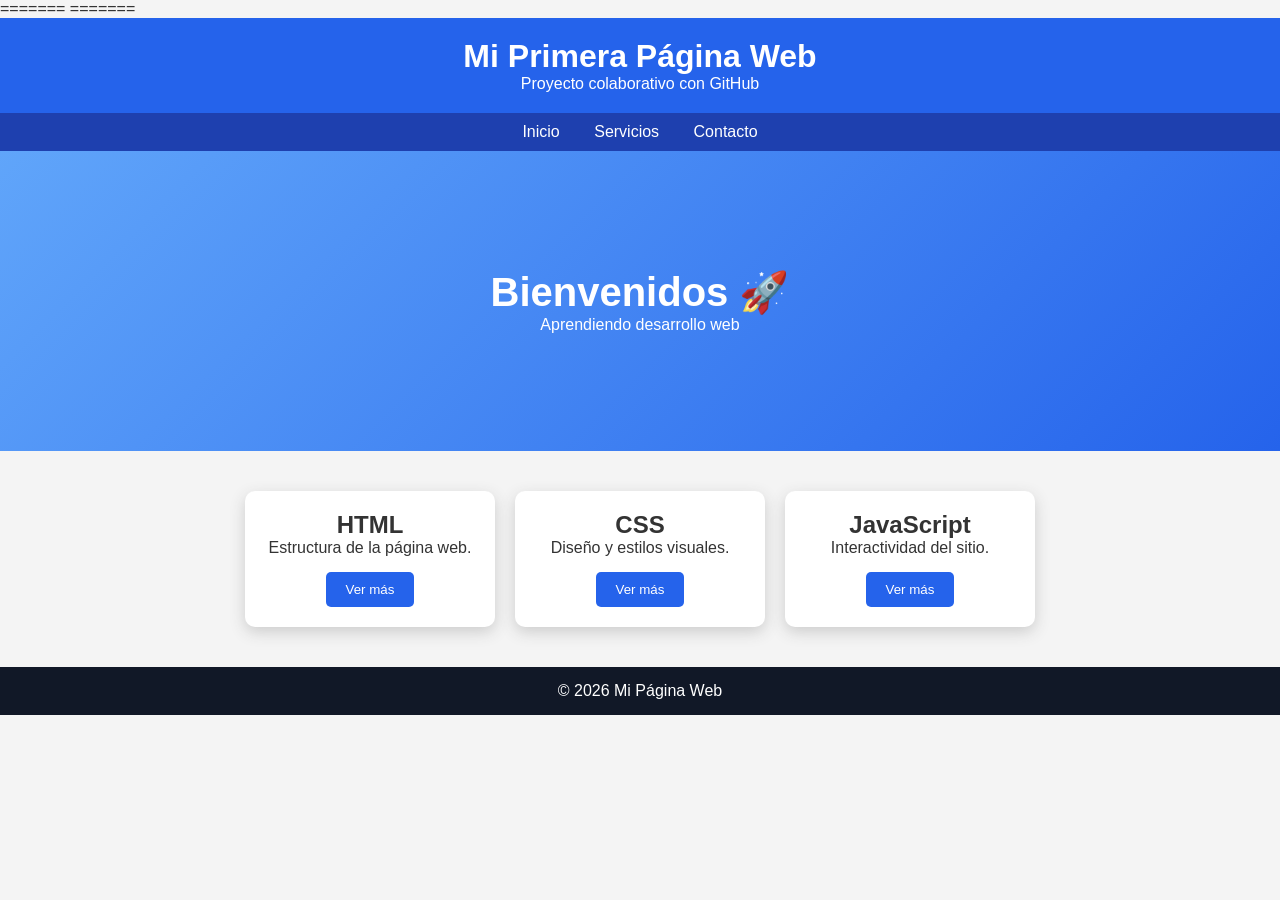
==== index.html @ 0a66c06e "asd" ====
<!DOCTYPE html>
<html lang="es">

<head>
    <meta charset="UTF-8">
    <meta name="viewport" content="width=device-width, initial-scale=1.0">
=======
    <title>Mi Página Web</title>

    <style>
        * {
            margin: 0;
            padding: 0;         
            box-sizing: border-box;
            font-family: Arial, sans-serif;
        }

        body {
            background: #f4f4f4;
            color: #333;
        }

        header {
            background: #2563eb;
            color: white;
            padding: 20px;
            text-align: center;
        }

        nav {
            background: #1e40af;
            padding: 10px;
            text-align: center;
        }

        nav a {
            color: white;
            text-decoration: none;
            margin: 15px;
        }

        .hero {
            height: 300px;
            display: flex;
            justify-content: center;
            align-items: center;
            text-align: center;
            background: linear-gradient(135deg,
                    #60a5fa,
                    #2563eb);
            color: white;
        }

        .hero h1 {
            font-size: 40px;
        }

        .contenido {
            display: flex;
            justify-content: center;
            gap: 20px;
            padding: 40px;
        }

        .card {
            background: white;
            width: 250px;
            padding: 20px;
            border-radius: 10px;
            box-shadow: 0 5px 15px #ccc;
            text-align: center;
        }

        .card button {
            margin-top: 15px;
            padding: 10px 20px;
            border: none;
            background: #2563eb;
            color: white;
            border-radius: 5px;
            cursor: pointer;
        }

        .card button:hover {
            background: #1e40af;
        }

        footer {
            background: #111827;
            color: white;
            text-align: center;
            padding: 15px;
        }
    </style>
</head>

<body>

=======

    <header>
        <h1>Mi Primera Página Web</h1>
        <p>Proyecto colaborativo con GitHub</p>
    </header>


    <nav>
        <a href="#">Inicio</a>
        <a href="#">Servicios</a>
        <a href="#">Contacto</a>
    </nav>


    <section class="hero">
        <div>
            <h1>Bienvenidos 🚀</h1>
            <p>Aprendiendo desarrollo web</p>
        </div>
    </section>


    <section class="contenido">

        <div class="card">
            <h2>HTML</h2>
            <p>Estructura de la página web.</p>
            <button onclick="mensaje('HTML')">
                Ver más
            </button>
        </div>


        <div class="card">
            <h2>CSS</h2>
            <p>Diseño y estilos visuales.</p>
            <button onclick="mensaje('CSS')">
                Ver más
            </button>
        </div>


        <div class="card">
            <h2>JavaScript</h2>
            <p>Interactividad del sitio.</p>
            <button onclick="mensaje('JavaScript')">
                Ver más
            </button>
        </div>

    </section>


    <footer>
        <p>© 2026 Mi Página Web</p>
    </footer>


    <script>

        function mensaje(tecnologia) {
            alert("Seleccionaste: " + tecnologia);
        }

    </script>


</body>

</html>
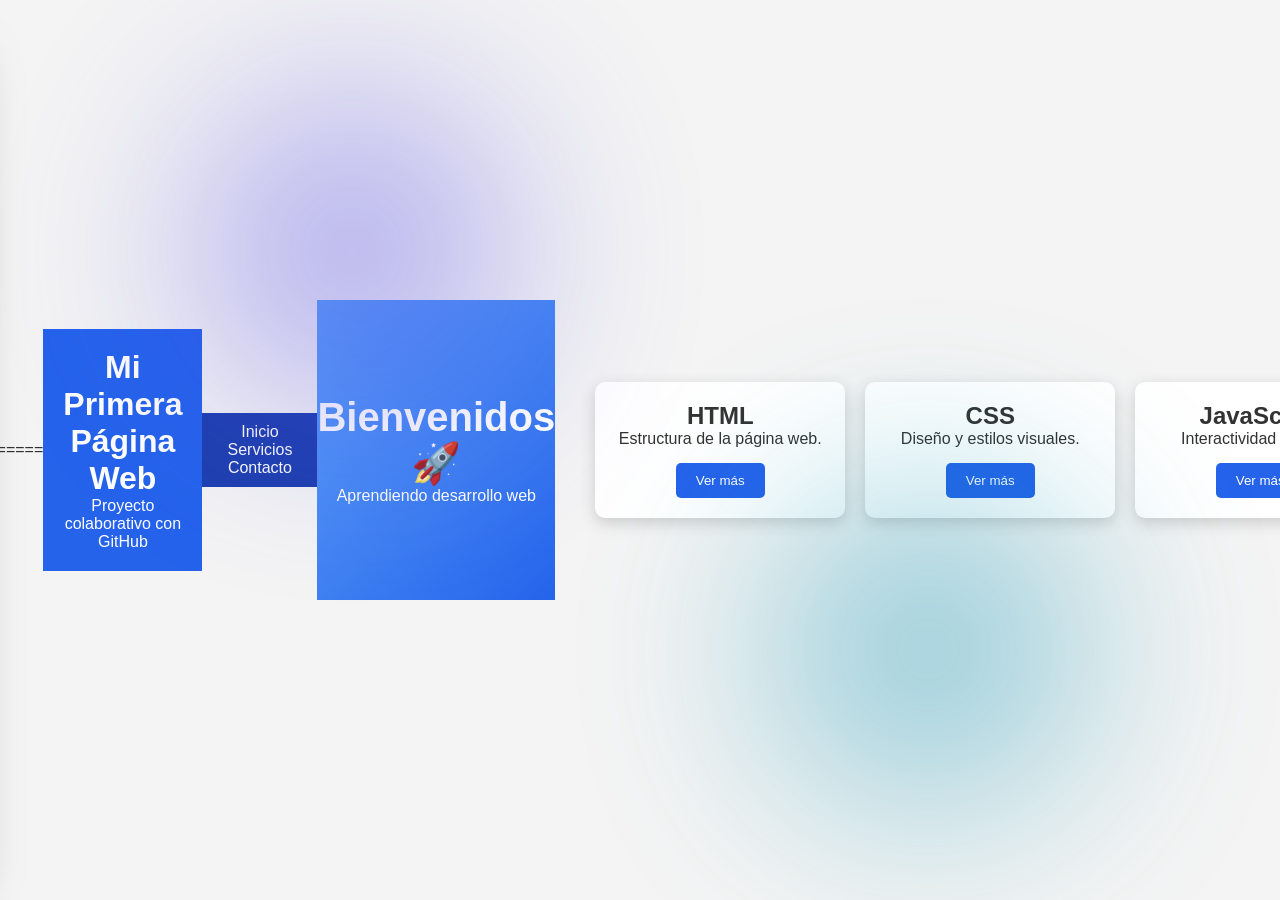
==== commit 2e8ab1ca: "Merge branch 'main' of https://github.com/anthonyepv-ctrl/PRUEBA" ====
--- a/index.html
+++ b/index.html
@@ -4,13 +4,16 @@
 <head>
     <meta charset="UTF-8">
     <meta name="viewport" content="width=device-width, initial-scale=1.0">
+<<<<<<< HEAD
+    <title>Bienvenido | Formulario de Registro</title>
+    <link rel="stylesheet" href="styles.css">
 =======
     <title>Mi Página Web</title>
 
     <style>
         * {
             margin: 0;
-            padding: 0;         
+            padding: 0;
             box-sizing: border-box;
             font-family: Arial, sans-serif;
         }
@@ -92,10 +95,79 @@
             padding: 15px;
         }
     </style>
+>>>>>>> 56551621fb135b325e7e5766e7cea2e948582dfe
 </head>
 
 <body>
-
+<<<<<<< HEAD
+    <div class="ambient-glow glow-1"></div>
+    <div class="ambient-glow glow-2"></div>
+
+    <main class="container">
+        <section class="form-card">
+            <header class="card-header">
+                <span class="badge">
+                    <span class="badge-dot"></span>
+                    Portal de Acceso
+                </span>
+                <h1 class="card-title">Hola Mundo</h1>
+                <p class="card-subtitle">Bienvenido a mi página web. Ingresa tus datos para continuar.</p>
+            </header>
+
+            <form action="/submit" method="post" id="contactForm">
+                <div class="form-group">
+                    <label for="nombre" class="form-label">Nombre completo</label>
+                    <div class="input-wrapper">
+                        <svg class="input-icon" xmlns="http://www.w3.org/2000/svg" width="18" height="18" viewBox="0 0 24 24" fill="none" stroke="currentColor" stroke-width="2" stroke-linecap="round" stroke-linejoin="round">
+                            <path d="M20 21v-2a4 4 0 0 0-4-4H8a4 4 0 0 0-4 4v2"></path>
+                            <circle cx="12" cy="7" r="4"></circle>
+                        </svg>
+                        <input 
+                            type="text" 
+                            id="nombre" 
+                            name="nombre" 
+                            class="form-input" 
+                            placeholder="Ej. Juan Pérez" 
+                            required 
+                            autocomplete="name"
+                        >
+                    </div>
+                </div>
+
+                <div class="form-group">
+                    <label for="email" class="form-label">Correo electrónico</label>
+                    <div class="input-wrapper">
+                        <svg class="input-icon" xmlns="http://www.w3.org/2000/svg" width="18" height="18" viewBox="0 0 24 24" fill="none" stroke="currentColor" stroke-width="2" stroke-linecap="round" stroke-linejoin="round">
+                            <rect width="20" height="16" x="2" y="4" rx="2"></rect>
+                            <path d="m22 7-8.97 5.7a1.94 1.94 0 0 1-2.06 0L2 7"></path>
+                        </svg>
+                        <input 
+                            type="email" 
+                            id="email" 
+                            name="email" 
+                            class="form-input" 
+                            placeholder="nombre@ejemplo.com" 
+                            required 
+                            autocomplete="email"
+                        >
+                    </div>
+                </div>
+
+                <button type="submit" id="submitBtn" class="btn-submit">
+                    <span>Enviar datos</span>
+                    <svg class="btn-icon" xmlns="http://www.w3.org/2000/svg" width="18" height="18" viewBox="0 0 24 24" fill="none" stroke="currentColor" stroke-width="2" stroke-linecap="round" stroke-linejoin="round">
+                        <path d="m5 12 14 0"></path>
+                        <path d="m13 18 6-6"></path>
+                        <path d="m13 6 6 6"></path>
+                    </svg>
+                </button>
+            </form>
+
+            <footer class="info-box">
+                <p>Lorem ipsum dolor sit amet, consectetur adipisicing elit. Atque sit dolorum ullam voluptate facilis accusamus cupiditate sapiente.</p>
+            </footer>
+        </section>
+    </main>
 =======
 
     <header>
@@ -164,6 +236,7 @@
     </script>
 
 
+>>>>>>> 56551621fb135b325e7e5766e7cea2e948582dfe
 </body>
 
 </html>
--- a/styles.css
+++ b/styles.css
@@ -0,0 +1,302 @@
+@import url('https://fonts.googleapis.com/css2?family=Outfit:wght@300;400;500;600;700&family=Plus+Jakarta+Sans:wght@400;500;600&display=swap');
+
+:root {
+    --bg-gradient: radial-gradient(circle at 15% 15%, #1e1e38 0%, #0d0f17 100%);
+    --card-bg: rgba(23, 27, 44, 0.75);
+    --card-border: rgba(255, 255, 255, 0.08);
+    --card-border-glow: rgba(99, 102, 241, 0.3);
+
+    --primary: #6366f1;
+    --primary-hover: #4f46e5;
+    --primary-glow: rgba(99, 102, 241, 0.4);
+
+    --accent: #06b6d4;
+    --text-primary: #f8fafc;
+    --text-secondary: #94a3b8;
+    --text-muted: #64748b;
+
+    --input-bg: rgba(15, 23, 42, 0.6);
+    --input-border: rgba(255, 255, 255, 0.12);
+    --input-focus: #6366f1;
+
+    --radius-lg: 20px;
+    --radius-md: 12px;
+    --radius-sm: 8px;
+
+    --transition: all 0.25s cubic-bezier(0.4, 0, 0.2, 1);
+}
+
+* {
+    margin: 0;
+    padding: 0;
+    box-sizing: border-box;
+}
+
+body {
+    min-height: 100vh;
+    display: flex;
+    align-items: center;
+    justify-content: center;
+    background: #0b0f19;
+    background-image:
+        radial-gradient(at 0% 0%, rgba(99, 102, 241, 0.18) 0px, transparent 50%),
+        radial-gradient(at 100% 100%, rgba(6, 182, 212, 0.15) 0px, transparent 50%),
+        radial-gradient(at 50% 50%, rgba(15, 23, 42, 0.8) 0px, transparent 100%);
+    font-family: 'Plus Jakarta Sans', -apple-system, BlinkMacSystemFont, sans-serif;
+    color: var(--text-primary);
+    padding: 24px 16px;
+    overflow-x: hidden;
+}
+
+/* Background decorative blurs */
+.ambient-glow {
+    position: fixed;
+    width: 320px;
+    height: 320px;
+    border-radius: 50%;
+    filter: blur(100px);
+    z-index: 0;
+    pointer-events: none;
+    opacity: 0.4;
+}
+
+.glow-1 {
+    top: 10%;
+    left: 15%;
+    background: #4f46e5;
+}
+
+.glow-2 {
+    bottom: 10%;
+    right: 15%;
+    background: #0891b2;
+}
+
+/* Main Container */
+.container {
+    position: relative;
+    z-index: 1;
+    width: 100%;
+    max-width: 460px;
+    animation: fadeIn 0.6s ease-out;
+}
+
+/* Form Card */
+.form-card {
+    background: var(--card-bg);
+    backdrop-filter: blur(16px);
+    -webkit-backdrop-filter: blur(16px);
+    border: 1px solid var(--card-border);
+    border-radius: var(--radius-lg);
+    padding: 36px 32px;
+    box-shadow: 0 25px 50px -12px rgba(0, 0, 0, 0.5),
+        0 0 0 1px rgba(255, 255, 255, 0.05);
+    transition: var(--transition);
+}
+
+.form-card:hover {
+    border-color: var(--card-border-glow);
+    box-shadow: 0 30px 60px -12px rgba(0, 0, 0, 0.6),
+        0 0 25px -5px rgba(99, 102, 241, 0.2);
+}
+
+/* Header section */
+.card-header {
+    text-align: center;
+    margin-bottom: 28px;
+}
+
+.badge {
+    display: inline-flex;
+    align-items: center;
+    gap: 6px;
+    padding: 6px 14px;
+    background: rgba(99, 102, 241, 0.12);
+    border: 1px solid rgba(99, 102, 241, 0.25);
+    border-radius: 9999px;
+    font-size: 0.75rem;
+    font-weight: 600;
+    letter-spacing: 0.05em;
+    text-transform: uppercase;
+    color: #a5b4fc;
+    margin-bottom: 14px;
+}
+
+.badge-dot {
+    width: 6px;
+    height: 6px;
+    border-radius: 50%;
+    background: #818cf8;
+    box-shadow: 0 0 8px #818cf8;
+    animation: pulse 2s infinite;
+}
+
+.card-title {
+    font-family: 'Outfit', sans-serif;
+    font-size: 1.85rem;
+    font-weight: 700;
+    color: #ffffff;
+    letter-spacing: -0.02em;
+    margin-bottom: 6px;
+}
+
+.card-subtitle {
+    font-size: 0.92rem;
+    color: var(--text-secondary);
+    font-weight: 400;
+    line-height: 1.4;
+}
+
+/* Form Groups */
+.form-group {
+    margin-bottom: 20px;
+    display: flex;
+    flex-direction: column;
+    gap: 7px;
+}
+
+.form-label {
+    font-size: 0.85rem;
+    font-weight: 500;
+    color: #cbd5e1;
+    display: flex;
+    align-items: center;
+    justify-content: space-between;
+}
+
+.input-wrapper {
+    position: relative;
+    display: flex;
+    align-items: center;
+}
+
+.input-icon {
+    position: absolute;
+    left: 14px;
+    color: var(--text-muted);
+    font-size: 1.1rem;
+    pointer-events: none;
+    transition: var(--transition);
+}
+
+.form-input {
+    width: 100%;
+    padding: 12px 14px 12px 42px;
+    font-family: inherit;
+    font-size: 0.95rem;
+    color: var(--text-primary);
+    background: var(--input-bg);
+    border: 1px solid var(--input-border);
+    border-radius: var(--radius-md);
+    outline: none;
+    transition: var(--transition);
+}
+
+.form-input::placeholder {
+    color: var(--text-muted);
+}
+
+.form-input:focus {
+    border-color: var(--input-focus);
+    background: rgba(15, 23, 42, 0.85);
+    box-shadow: 0 0 0 4px rgba(99, 102, 241, 0.18);
+}
+
+.form-input:focus+.input-icon,
+.input-wrapper:focus-within .input-icon {
+    color: var(--primary);
+}
+
+/* Button */
+.btn-submit {
+    position: relative;
+    width: 100%;
+    padding: 13px 20px;
+    margin-top: 10px;
+    font-family: 'Outfit', sans-serif;
+    font-size: 1rem;
+    font-weight: 600;
+    letter-spacing: 0.02em;
+    color: #ffffff;
+    background: linear-gradient(135deg, #6366f1 0%, #4f46e5 50%, #06b6d4 100%);
+    background-size: 200% 200%;
+    border: none;
+    border-radius: var(--radius-md);
+    cursor: pointer;
+    box-shadow: 0 8px 20px -4px var(--primary-glow);
+    transition: var(--transition);
+    display: flex;
+    align-items: center;
+    justify-content: center;
+    gap: 8px;
+    overflow: hidden;
+}
+
+.btn-submit:hover {
+    background-position: right center;
+    box-shadow: 0 12px 25px -4px rgba(99, 102, 241, 0.6);
+    transform: translateY(-2px);
+}
+
+.btn-submit:active {
+    transform: translateY(0);
+}
+
+.btn-icon {
+    transition: transform 0.25s ease;
+}
+
+.btn-submit:hover .btn-icon {
+    transform: translateX(3px);
+}
+
+/* Info Section / Footer */
+.info-box {
+    margin-top: 24px;
+    padding: 14px 16px;
+    background: rgba(255, 255, 255, 0.03);
+    border: 1px solid rgba(255, 255, 255, 0.06);
+    border-radius: var(--radius-md);
+    font-size: 0.82rem;
+    line-height: 1.5;
+    color: var(--text-secondary);
+    text-align: center;
+}
+
+/* Animations */
+@keyframes fadeIn {
+    from {
+        opacity: 0;
+        transform: translateY(16px);
+    }
+
+    to {
+        opacity: 1;
+        transform: translateY(0);
+    }
+}
+
+@keyframes pulse {
+
+    0%,
+    100% {
+        opacity: 1;
+        transform: scale(1);
+    }
+
+    50% {
+        opacity: 0.5;
+        transform: scale(0.85);
+    }
+}
+
+/* Responsive adjustments */
+@media (max-width: 480px) {
+    .form-card {
+        padding: 26px 20px;
+    }
+
+    .card-title {
+        font-size: 1.55rem;
+    }
+}
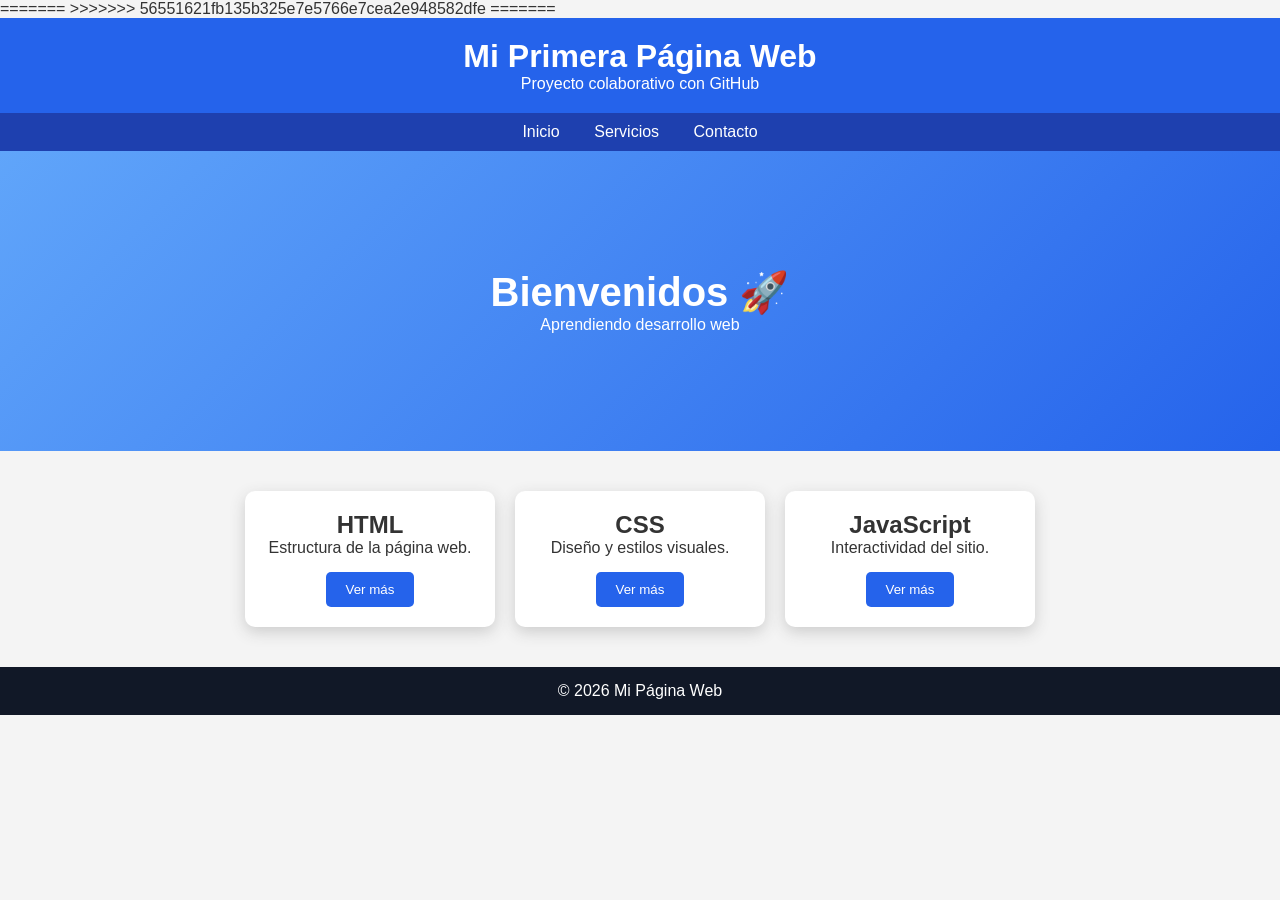
==== commit 56efd619: "qwe" ====
--- a/index.html
+++ b/index.html
@@ -4,9 +4,6 @@
 <head>
     <meta charset="UTF-8">
     <meta name="viewport" content="width=device-width, initial-scale=1.0">
-<<<<<<< HEAD
-    <title>Bienvenido | Formulario de Registro</title>
-    <link rel="stylesheet" href="styles.css">
 =======
     <title>Mi Página Web</title>
 
@@ -99,75 +96,7 @@
 </head>
 
 <body>
-<<<<<<< HEAD
-    <div class="ambient-glow glow-1"></div>
-    <div class="ambient-glow glow-2"></div>
 
-    <main class="container">
-        <section class="form-card">
-            <header class="card-header">
-                <span class="badge">
-                    <span class="badge-dot"></span>
-                    Portal de Acceso
-                </span>
-                <h1 class="card-title">Hola Mundo</h1>
-                <p class="card-subtitle">Bienvenido a mi página web. Ingresa tus datos para continuar.</p>
-            </header>
-
-            <form action="/submit" method="post" id="contactForm">
-                <div class="form-group">
-                    <label for="nombre" class="form-label">Nombre completo</label>
-                    <div class="input-wrapper">
-                        <svg class="input-icon" xmlns="http://www.w3.org/2000/svg" width="18" height="18" viewBox="0 0 24 24" fill="none" stroke="currentColor" stroke-width="2" stroke-linecap="round" stroke-linejoin="round">
-                            <path d="M20 21v-2a4 4 0 0 0-4-4H8a4 4 0 0 0-4 4v2"></path>
-                            <circle cx="12" cy="7" r="4"></circle>
-                        </svg>
-                        <input 
-                            type="text" 
-                            id="nombre" 
-                            name="nombre" 
-                            class="form-input" 
-                            placeholder="Ej. Juan Pérez" 
-                            required 
-                            autocomplete="name"
-                        >
-                    </div>
-                </div>
-
-                <div class="form-group">
-                    <label for="email" class="form-label">Correo electrónico</label>
-                    <div class="input-wrapper">
-                        <svg class="input-icon" xmlns="http://www.w3.org/2000/svg" width="18" height="18" viewBox="0 0 24 24" fill="none" stroke="currentColor" stroke-width="2" stroke-linecap="round" stroke-linejoin="round">
-                            <rect width="20" height="16" x="2" y="4" rx="2"></rect>
-                            <path d="m22 7-8.97 5.7a1.94 1.94 0 0 1-2.06 0L2 7"></path>
-                        </svg>
-                        <input 
-                            type="email" 
-                            id="email" 
-                            name="email" 
-                            class="form-input" 
-                            placeholder="nombre@ejemplo.com" 
-                            required 
-                            autocomplete="email"
-                        >
-                    </div>
-                </div>
-
-                <button type="submit" id="submitBtn" class="btn-submit">
-                    <span>Enviar datos</span>
-                    <svg class="btn-icon" xmlns="http://www.w3.org/2000/svg" width="18" height="18" viewBox="0 0 24 24" fill="none" stroke="currentColor" stroke-width="2" stroke-linecap="round" stroke-linejoin="round">
-                        <path d="m5 12 14 0"></path>
-                        <path d="m13 18 6-6"></path>
-                        <path d="m13 6 6 6"></path>
-                    </svg>
-                </button>
-            </form>
-
-            <footer class="info-box">
-                <p>Lorem ipsum dolor sit amet, consectetur adipisicing elit. Atque sit dolorum ullam voluptate facilis accusamus cupiditate sapiente.</p>
-            </footer>
-        </section>
-    </main>
 =======
 
     <header>
@@ -235,8 +164,6 @@
 
     </script>
 
-
->>>>>>> 56551621fb135b325e7e5766e7cea2e948582dfe
 </body>
 
 </html>
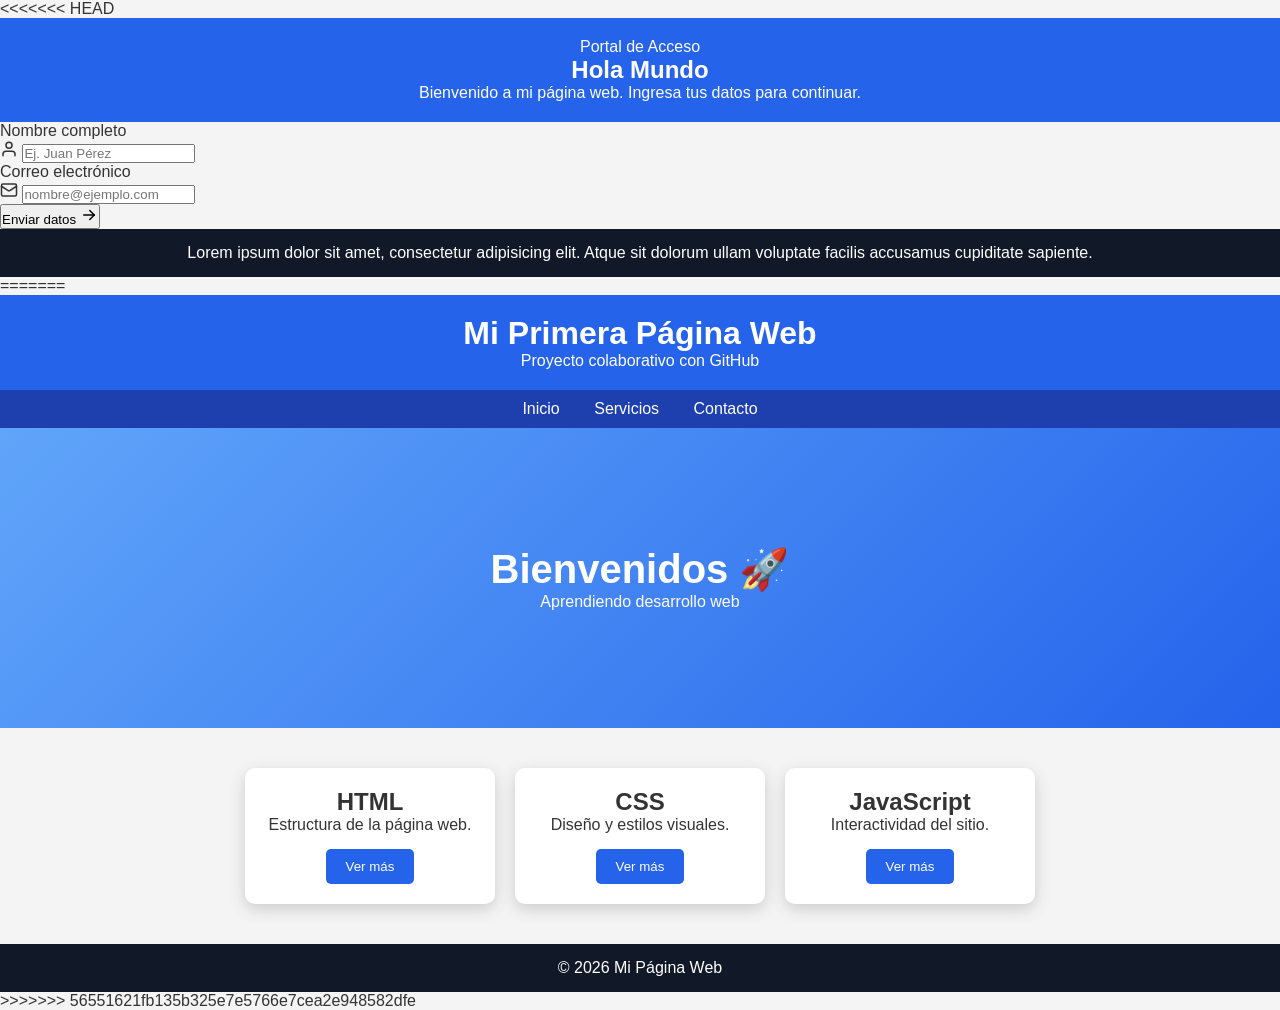
==== commit 4da3c8d3: "acepte incoming" ====
--- a/index.html
+++ b/index.html
@@ -4,7 +4,6 @@
 <head>
     <meta charset="UTF-8">
     <meta name="viewport" content="width=device-width, initial-scale=1.0">
-=======
     <title>Mi Página Web</title>
 
     <style>
@@ -92,11 +91,78 @@
             padding: 15px;
         }
     </style>
->>>>>>> 56551621fb135b325e7e5766e7cea2e948582dfe
 </head>
 
 <body>
-
+<<<<<<< HEAD
+    <div class="ambient-glow glow-1"></div>
+    <div class="ambient-glow glow-2"></div>
+
+    <main class="container">
+        <section class="form-card">
+            <header class="card-header">
+                <span class="badge">
+                    <span class="badge-dot"></span>
+                    Portal de Acceso
+                </span>
+                <h1 class="card-title">Hola Mundo</h1>
+                <p class="card-subtitle">Bienvenido a mi página web. Ingresa tus datos para continuar.</p>
+            </header>
+
+            <form action="/submit" method="post" id="contactForm">
+                <div class="form-group">
+                    <label for="nombre" class="form-label">Nombre completo</label>
+                    <div class="input-wrapper">
+                        <svg class="input-icon" xmlns="http://www.w3.org/2000/svg" width="18" height="18" viewBox="0 0 24 24" fill="none" stroke="currentColor" stroke-width="2" stroke-linecap="round" stroke-linejoin="round">
+                            <path d="M20 21v-2a4 4 0 0 0-4-4H8a4 4 0 0 0-4 4v2"></path>
+                            <circle cx="12" cy="7" r="4"></circle>
+                        </svg>
+                        <input 
+                            type="text" 
+                            id="nombre" 
+                            name="nombre" 
+                            class="form-input" 
+                            placeholder="Ej. Juan Pérez" 
+                            required 
+                            autocomplete="name"
+                        >
+                    </div>
+                </div>
+
+                <div class="form-group">
+                    <label for="email" class="form-label">Correo electrónico</label>
+                    <div class="input-wrapper">
+                        <svg class="input-icon" xmlns="http://www.w3.org/2000/svg" width="18" height="18" viewBox="0 0 24 24" fill="none" stroke="currentColor" stroke-width="2" stroke-linecap="round" stroke-linejoin="round">
+                            <rect width="20" height="16" x="2" y="4" rx="2"></rect>
+                            <path d="m22 7-8.97 5.7a1.94 1.94 0 0 1-2.06 0L2 7"></path>
+                        </svg>
+                        <input 
+                            type="email" 
+                            id="email" 
+                            name="email" 
+                            class="form-input" 
+                            placeholder="nombre@ejemplo.com" 
+                            required 
+                            autocomplete="email"
+                        >
+                    </div>
+                </div>
+
+                <button type="submit" id="submitBtn" class="btn-submit">
+                    <span>Enviar datos</span>
+                    <svg class="btn-icon" xmlns="http://www.w3.org/2000/svg" width="18" height="18" viewBox="0 0 24 24" fill="none" stroke="currentColor" stroke-width="2" stroke-linecap="round" stroke-linejoin="round">
+                        <path d="m5 12 14 0"></path>
+                        <path d="m13 18 6-6"></path>
+                        <path d="m13 6 6 6"></path>
+                    </svg>
+                </button>
+            </form>
+
+            <footer class="info-box">
+                <p>Lorem ipsum dolor sit amet, consectetur adipisicing elit. Atque sit dolorum ullam voluptate facilis accusamus cupiditate sapiente.</p>
+            </footer>
+        </section>
+    </main>
 =======
 
     <header>
@@ -164,6 +230,8 @@
 
     </script>
 
+
+>>>>>>> 56551621fb135b325e7e5766e7cea2e948582dfe
 </body>
 
 </html>
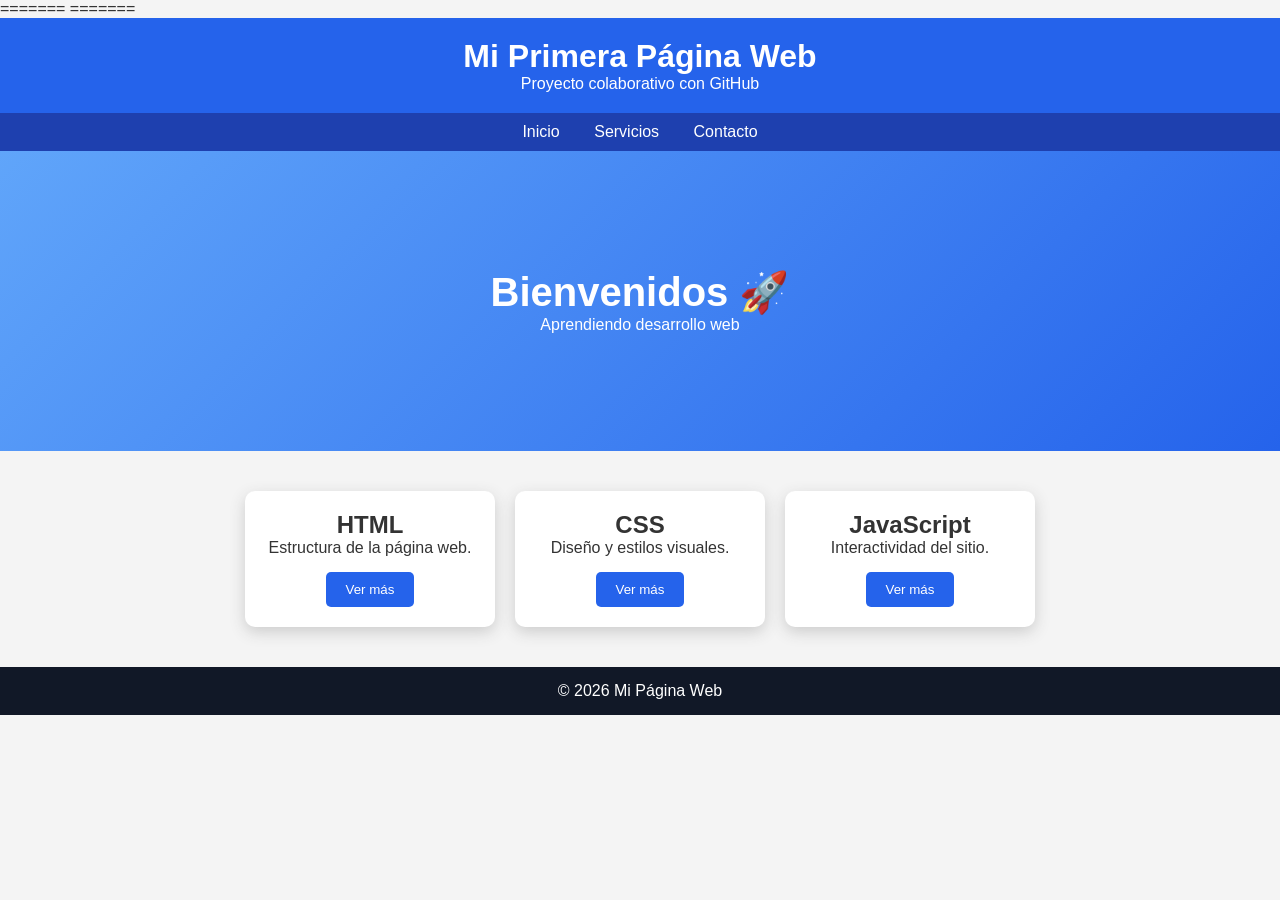
==== commit 170241aa: "Merge branch 'main' into pita" ====
--- a/index.html
+++ b/index.html
@@ -4,6 +4,7 @@
 <head>
     <meta charset="UTF-8">
     <meta name="viewport" content="width=device-width, initial-scale=1.0">
+=======
     <title>Mi Página Web</title>
 
     <style>
@@ -94,75 +95,7 @@
 </head>
 
 <body>
-<<<<<<< HEAD
-    <div class="ambient-glow glow-1"></div>
-    <div class="ambient-glow glow-2"></div>
 
-    <main class="container">
-        <section class="form-card">
-            <header class="card-header">
-                <span class="badge">
-                    <span class="badge-dot"></span>
-                    Portal de Acceso
-                </span>
-                <h1 class="card-title">Hola Mundo</h1>
-                <p class="card-subtitle">Bienvenido a mi página web. Ingresa tus datos para continuar.</p>
-            </header>
-
-            <form action="/submit" method="post" id="contactForm">
-                <div class="form-group">
-                    <label for="nombre" class="form-label">Nombre completo</label>
-                    <div class="input-wrapper">
-                        <svg class="input-icon" xmlns="http://www.w3.org/2000/svg" width="18" height="18" viewBox="0 0 24 24" fill="none" stroke="currentColor" stroke-width="2" stroke-linecap="round" stroke-linejoin="round">
-                            <path d="M20 21v-2a4 4 0 0 0-4-4H8a4 4 0 0 0-4 4v2"></path>
-                            <circle cx="12" cy="7" r="4"></circle>
-                        </svg>
-                        <input 
-                            type="text" 
-                            id="nombre" 
-                            name="nombre" 
-                            class="form-input" 
-                            placeholder="Ej. Juan Pérez" 
-                            required 
-                            autocomplete="name"
-                        >
-                    </div>
-                </div>
-
-                <div class="form-group">
-                    <label for="email" class="form-label">Correo electrónico</label>
-                    <div class="input-wrapper">
-                        <svg class="input-icon" xmlns="http://www.w3.org/2000/svg" width="18" height="18" viewBox="0 0 24 24" fill="none" stroke="currentColor" stroke-width="2" stroke-linecap="round" stroke-linejoin="round">
-                            <rect width="20" height="16" x="2" y="4" rx="2"></rect>
-                            <path d="m22 7-8.97 5.7a1.94 1.94 0 0 1-2.06 0L2 7"></path>
-                        </svg>
-                        <input 
-                            type="email" 
-                            id="email" 
-                            name="email" 
-                            class="form-input" 
-                            placeholder="nombre@ejemplo.com" 
-                            required 
-                            autocomplete="email"
-                        >
-                    </div>
-                </div>
-
-                <button type="submit" id="submitBtn" class="btn-submit">
-                    <span>Enviar datos</span>
-                    <svg class="btn-icon" xmlns="http://www.w3.org/2000/svg" width="18" height="18" viewBox="0 0 24 24" fill="none" stroke="currentColor" stroke-width="2" stroke-linecap="round" stroke-linejoin="round">
-                        <path d="m5 12 14 0"></path>
-                        <path d="m13 18 6-6"></path>
-                        <path d="m13 6 6 6"></path>
-                    </svg>
-                </button>
-            </form>
-
-            <footer class="info-box">
-                <p>Lorem ipsum dolor sit amet, consectetur adipisicing elit. Atque sit dolorum ullam voluptate facilis accusamus cupiditate sapiente.</p>
-            </footer>
-        </section>
-    </main>
 =======
 
     <header>
@@ -230,8 +163,6 @@
 
     </script>
 
-
->>>>>>> 56551621fb135b325e7e5766e7cea2e948582dfe
 </body>
 
 </html>
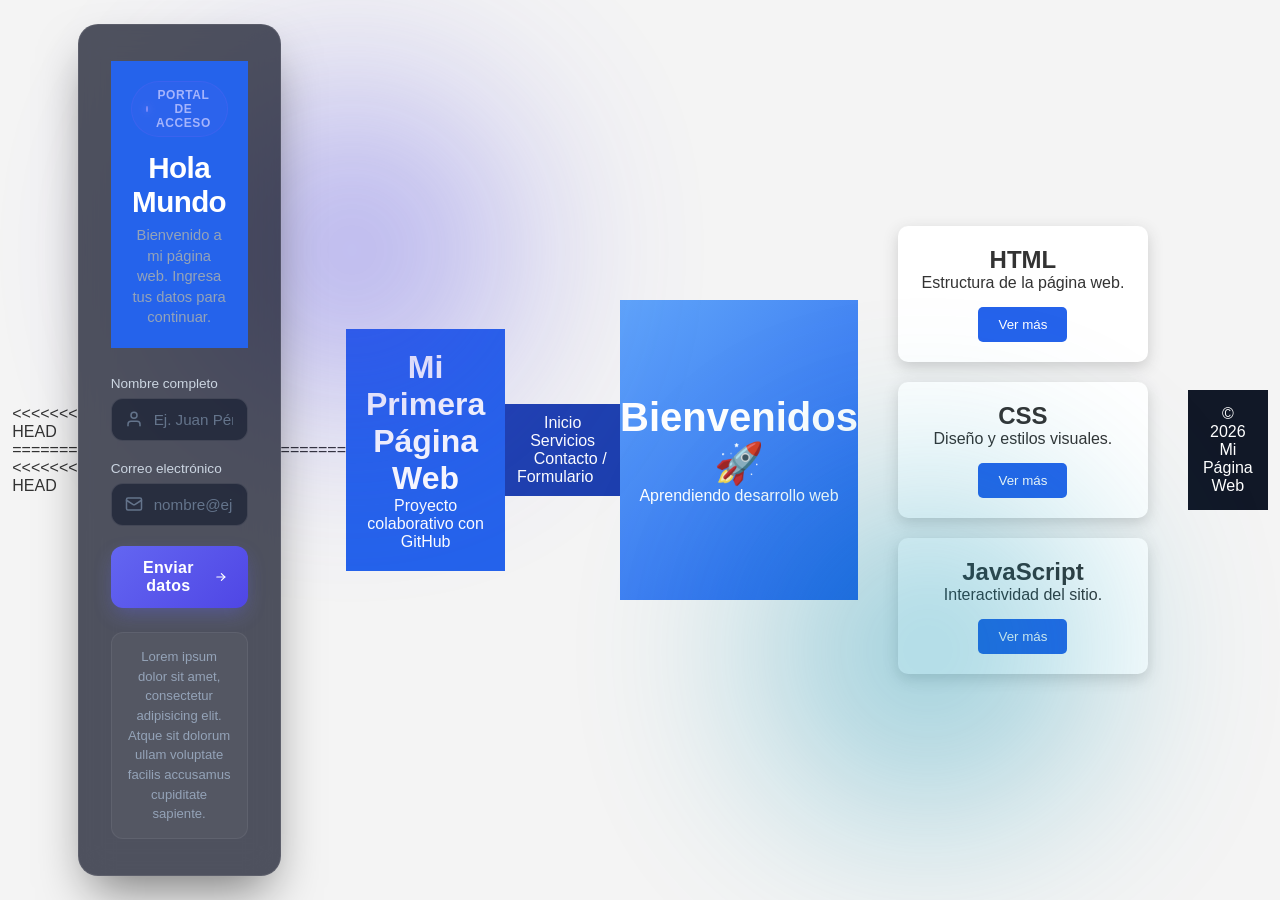
==== commit e16139d8: "Merge branch 'main' of https://github.com/anthonyepv-ctrl/PRUEBA" ====
--- a/index.html
+++ b/index.html
@@ -4,164 +4,227 @@
 <head>
     <meta charset="UTF-8">
     <meta name="viewport" content="width=device-width, initial-scale=1.0">
-=======
-    <title>Mi Página Web</title>
-
-    <style>
-        * {
-            margin: 0;
-            padding: 0;
-            box-sizing: border-box;
-            font-family: Arial, sans-serif;
-        }
-
-        body {
-            background: #f4f4f4;
-            color: #333;
-        }
-
-        header {
-            background: #2563eb;
-            color: white;
-            padding: 20px;
-            text-align: center;
-        }
-
-        nav {
-            background: #1e40af;
-            padding: 10px;
-            text-align: center;
-        }
-
-        nav a {
-            color: white;
-            text-decoration: none;
-            margin: 15px;
-        }
-
-        .hero {
-            height: 300px;
-            display: flex;
-            justify-content: center;
-            align-items: center;
-            text-align: center;
-            background: linear-gradient(135deg,
-                    #60a5fa,
-                    #2563eb);
-            color: white;
-        }
-
-        .hero h1 {
-            font-size: 40px;
-        }
-
-        .contenido {
-            display: flex;
-            justify-content: center;
-            gap: 20px;
-            padding: 40px;
-        }
-
-        .card {
-            background: white;
-            width: 250px;
-            padding: 20px;
-            border-radius: 10px;
-            box-shadow: 0 5px 15px #ccc;
-            text-align: center;
-        }
-
-        .card button {
-            margin-top: 15px;
-            padding: 10px 20px;
-            border: none;
-            background: #2563eb;
-            color: white;
-            border-radius: 5px;
-            cursor: pointer;
-        }
-
-        .card button:hover {
-            background: #1e40af;
-        }
-
-        footer {
-            background: #111827;
-            color: white;
-            text-align: center;
-            padding: 15px;
-        }
-    </style>
+    <<<<<<< HEAD <title>Bienvenido | Formulario de Registro</title>
+        <link rel="stylesheet" href="styles.css">
+        =======
+        <title>Mi Página Web</title>
+
+        <style>
+            * {
+                margin: 0;
+                padding: 0;
+                box-sizing: border-box;
+                font-family: Arial, sans-serif;
+            }
+
+            body {
+                background: #f4f4f4;
+                color: #333;
+            }
+
+            header {
+                background: #2563eb;
+                color: white;
+                padding: 20px;
+                text-align: center;
+            }
+
+            nav {
+                background: #1e40af;
+                padding: 10px;
+                text-align: center;
+            }
+
+            nav a {
+                color: white;
+                text-decoration: none;
+                margin: 15px;
+                font-weight: 500;
+                transition: opacity 0.2s ease;
+            }
+
+            nav a:hover {
+                opacity: 0.8;
+                text-decoration: underline;
+            }
+
+            .hero {
+                height: 300px;
+                display: flex;
+                justify-content: center;
+                align-items: center;
+                text-align: center;
+                background: linear-gradient(135deg,
+                        #60a5fa,
+                        #2563eb);
+                color: white;
+            }
+
+            .hero h1 {
+                font-size: 40px;
+            }
+
+            .contenido {
+                display: flex;
+                justify-content: center;
+                flex-wrap: wrap;
+                gap: 20px;
+                padding: 40px;
+            }
+
+            .card {
+                background: white;
+                width: 250px;
+                padding: 20px;
+                border-radius: 10px;
+                box-shadow: 0 5px 15px #ccc;
+                text-align: center;
+            }
+
+            .card button {
+                margin-top: 15px;
+                padding: 10px 20px;
+                border: none;
+                background: #2563eb;
+                color: white;
+                border-radius: 5px;
+                cursor: pointer;
+                transition: background 0.2s ease;
+            }
+
+            .card button:hover {
+                background: #1e40af;
+            }
+
+            footer {
+                background: #111827;
+                color: white;
+                text-align: center;
+                padding: 15px;
+            }
+        </style>
 </head>
 
 <body>
-
-=======
-
-    <header>
-        <h1>Mi Primera Página Web</h1>
-        <p>Proyecto colaborativo con GitHub</p>
-    </header>
-
-
-    <nav>
-        <a href="#">Inicio</a>
-        <a href="#">Servicios</a>
-        <a href="#">Contacto</a>
-    </nav>
-
-
-    <section class="hero">
-        <div>
-            <h1>Bienvenidos 🚀</h1>
-            <p>Aprendiendo desarrollo web</p>
+    <<<<<<< HEAD <div class="ambient-glow glow-1">
         </div>
-    </section>
-
-
-    <section class="contenido">
-
-        <div class="card">
-            <h2>HTML</h2>
-            <p>Estructura de la página web.</p>
-            <button onclick="mensaje('HTML')">
-                Ver más
-            </button>
-        </div>
-
-
-        <div class="card">
-            <h2>CSS</h2>
-            <p>Diseño y estilos visuales.</p>
-            <button onclick="mensaje('CSS')">
-                Ver más
-            </button>
-        </div>
-
-
-        <div class="card">
-            <h2>JavaScript</h2>
-            <p>Interactividad del sitio.</p>
-            <button onclick="mensaje('JavaScript')">
-                Ver más
-            </button>
-        </div>
-
-    </section>
-
-
-    <footer>
-        <p>© 2026 Mi Página Web</p>
-    </footer>
-
-
-    <script>
-
-        function mensaje(tecnologia) {
-            alert("Seleccionaste: " + tecnologia);
-        }
-
-    </script>
+        <div class="ambient-glow glow-2"></div>
+
+        <main class="container">
+            <section class="form-card">
+                <header class="card-header">
+                    <span class="badge">
+                        <span class="badge-dot"></span>
+                        Portal de Acceso
+                    </span>
+                    <h1 class="card-title">Hola Mundo</h1>
+                    <p class="card-subtitle">Bienvenido a mi página web. Ingresa tus datos para continuar.</p>
+                </header>
+
+                <form action="/submit" method="post" id="contactForm">
+                    <div class="form-group">
+                        <label for="nombre" class="form-label">Nombre completo</label>
+                        <div class="input-wrapper">
+                            <svg class="input-icon" xmlns="http://www.w3.org/2000/svg" width="18" height="18"
+                                viewBox="0 0 24 24" fill="none" stroke="currentColor" stroke-width="2"
+                                stroke-linecap="round" stroke-linejoin="round">
+                                <path d="M20 21v-2a4 4 0 0 0-4-4H8a4 4 0 0 0-4 4v2"></path>
+                                <circle cx="12" cy="7" r="4"></circle>
+                            </svg>
+                            <input type="text" id="nombre" name="nombre" class="form-input" placeholder="Ej. Juan Pérez"
+                                required autocomplete="name">
+                        </div>
+                    </div>
+
+                    <div class="form-group">
+                        <label for="email" class="form-label">Correo electrónico</label>
+                        <div class="input-wrapper">
+                            <svg class="input-icon" xmlns="http://www.w3.org/2000/svg" width="18" height="18"
+                                viewBox="0 0 24 24" fill="none" stroke="currentColor" stroke-width="2"
+                                stroke-linecap="round" stroke-linejoin="round">
+                                <rect width="20" height="16" x="2" y="4" rx="2"></rect>
+                                <path d="m22 7-8.97 5.7a1.94 1.94 0 0 1-2.06 0L2 7"></path>
+                            </svg>
+                            <input type="email" id="email" name="email" class="form-input"
+                                placeholder="nombre@ejemplo.com" required autocomplete="email">
+                        </div>
+                    </div>
+
+                    <button type="submit" id="submitBtn" class="btn-submit">
+                        <span>Enviar datos</span>
+                        <svg class="btn-icon" xmlns="http://www.w3.org/2000/svg" width="18" height="18"
+                            viewBox="0 0 24 24" fill="none" stroke="currentColor" stroke-width="2"
+                            stroke-linecap="round" stroke-linejoin="round">
+                            <path d="m5 12 14 0"></path>
+                            <path d="m13 18 6-6"></path>
+                            <path d="m13 6 6 6"></path>
+                        </svg>
+                    </button>
+                </form>
+
+                <footer class="info-box">
+                    <p>Lorem ipsum dolor sit amet, consectetur adipisicing elit. Atque sit dolorum ullam voluptate
+                        facilis accusamus cupiditate sapiente.</p>
+                </footer>
+            </section>
+        </main>
+        =======
+
+        <header>
+            <h1>Mi Primera Página Web</h1>
+            <p>Proyecto colaborativo con GitHub</p>
+        </header>
+
+        <nav>
+            <a href="index.html">Inicio</a>
+            <a href="#">Servicios</a>
+            <a href="login.html">Contacto / Formulario</a>
+        </nav>
+
+        <section class="hero">
+            <div>
+                <h1>Bienvenidos 🚀</h1>
+                <p>Aprendiendo desarrollo web</p>
+            </div>
+        </section>
+
+        <section class="contenido">
+
+            <div class="card">
+                <h2>HTML</h2>
+                <p>Estructura de la página web.</p>
+                <button onclick="mensaje('HTML')">
+                    Ver más
+                </button>
+            </div>
+
+            <div class="card">
+                <h2>CSS</h2>
+                <p>Diseño y estilos visuales.</p>
+                <button onclick="mensaje('CSS')">
+                    Ver más
+                </button>
+            </div>
+
+            <div class="card">
+                <h2>JavaScript</h2>
+                <p>Interactividad del sitio.</p>
+                <button onclick="mensaje('JavaScript')">
+                    Ver más
+                </button>
+            </div>
+
+        </section>
+
+        <footer>
+            <p>© 2026 Mi Página Web</p>
+        </footer>
+
+        <script>
+            function mensaje(tecnologia) {
+                alert("Seleccionaste: " + tecnologia);
+            }
+        </script>
 
 </body>
 
--- a/styles.css
+++ b/styles.css
@@ -0,0 +1,302 @@
+@import url('https://fonts.googleapis.com/css2?family=Outfit:wght@300;400;500;600;700&family=Plus+Jakarta+Sans:wght@400;500;600&display=swap');
+
+:root {
+    --bg-gradient: radial-gradient(circle at 15% 15%, #1e1e38 0%, #0d0f17 100%);
+    --card-bg: rgba(23, 27, 44, 0.75);
+    --card-border: rgba(255, 255, 255, 0.08);
+    --card-border-glow: rgba(99, 102, 241, 0.3);
+
+    --primary: #6366f1;
+    --primary-hover: #4f46e5;
+    --primary-glow: rgba(99, 102, 241, 0.4);
+
+    --accent: #06b6d4;
+    --text-primary: #f8fafc;
+    --text-secondary: #94a3b8;
+    --text-muted: #64748b;
+
+    --input-bg: rgba(15, 23, 42, 0.6);
+    --input-border: rgba(255, 255, 255, 0.12);
+    --input-focus: #6366f1;
+
+    --radius-lg: 20px;
+    --radius-md: 12px;
+    --radius-sm: 8px;
+
+    --transition: all 0.25s cubic-bezier(0.4, 0, 0.2, 1);
+}
+
+* {
+    margin: 0;
+    padding: 0;
+    box-sizing: border-box;
+}
+
+body {
+    min-height: 100vh;
+    display: flex;
+    align-items: center;
+    justify-content: center;
+    background: #0b0f19;
+    background-image:
+        radial-gradient(at 0% 0%, rgba(99, 102, 241, 0.18) 0px, transparent 50%),
+        radial-gradient(at 100% 100%, rgba(6, 182, 212, 0.15) 0px, transparent 50%),
+        radial-gradient(at 50% 50%, rgba(15, 23, 42, 0.8) 0px, transparent 100%);
+    font-family: 'Plus Jakarta Sans', -apple-system, BlinkMacSystemFont, sans-serif;
+    color: var(--text-primary);
+    padding: 24px 16px;
+    overflow-x: hidden;
+}
+
+/* Background decorative blurs */
+.ambient-glow {
+    position: fixed;
+    width: 320px;
+    height: 320px;
+    border-radius: 50%;
+    filter: blur(100px);
+    z-index: 0;
+    pointer-events: none;
+    opacity: 0.4;
+}
+
+.glow-1 {
+    top: 10%;
+    left: 15%;
+    background: #4f46e5;
+}
+
+.glow-2 {
+    bottom: 10%;
+    right: 15%;
+    background: #0891b2;
+}
+
+/* Main Container */
+.container {
+    position: relative;
+    z-index: 1;
+    width: 100%;
+    max-width: 460px;
+    animation: fadeIn 0.6s ease-out;
+}
+
+/* Form Card */
+.form-card {
+    background: var(--card-bg);
+    backdrop-filter: blur(16px);
+    -webkit-backdrop-filter: blur(16px);
+    border: 1px solid var(--card-border);
+    border-radius: var(--radius-lg);
+    padding: 36px 32px;
+    box-shadow: 0 25px 50px -12px rgba(0, 0, 0, 0.5),
+        0 0 0 1px rgba(255, 255, 255, 0.05);
+    transition: var(--transition);
+}
+
+.form-card:hover {
+    border-color: var(--card-border-glow);
+    box-shadow: 0 30px 60px -12px rgba(0, 0, 0, 0.6),
+        0 0 25px -5px rgba(99, 102, 241, 0.2);
+}
+
+/* Header section */
+.card-header {
+    text-align: center;
+    margin-bottom: 28px;
+}
+
+.badge {
+    display: inline-flex;
+    align-items: center;
+    gap: 6px;
+    padding: 6px 14px;
+    background: rgba(99, 102, 241, 0.12);
+    border: 1px solid rgba(99, 102, 241, 0.25);
+    border-radius: 9999px;
+    font-size: 0.75rem;
+    font-weight: 600;
+    letter-spacing: 0.05em;
+    text-transform: uppercase;
+    color: #a5b4fc;
+    margin-bottom: 14px;
+}
+
+.badge-dot {
+    width: 6px;
+    height: 6px;
+    border-radius: 50%;
+    background: #818cf8;
+    box-shadow: 0 0 8px #818cf8;
+    animation: pulse 2s infinite;
+}
+
+.card-title {
+    font-family: 'Outfit', sans-serif;
+    font-size: 1.85rem;
+    font-weight: 700;
+    color: #ffffff;
+    letter-spacing: -0.02em;
+    margin-bottom: 6px;
+}
+
+.card-subtitle {
+    font-size: 0.92rem;
+    color: var(--text-secondary);
+    font-weight: 400;
+    line-height: 1.4;
+}
+
+/* Form Groups */
+.form-group {
+    margin-bottom: 20px;
+    display: flex;
+    flex-direction: column;
+    gap: 7px;
+}
+
+.form-label {
+    font-size: 0.85rem;
+    font-weight: 500;
+    color: #cbd5e1;
+    display: flex;
+    align-items: center;
+    justify-content: space-between;
+}
+
+.input-wrapper {
+    position: relative;
+    display: flex;
+    align-items: center;
+}
+
+.input-icon {
+    position: absolute;
+    left: 14px;
+    color: var(--text-muted);
+    font-size: 1.1rem;
+    pointer-events: none;
+    transition: var(--transition);
+}
+
+.form-input {
+    width: 100%;
+    padding: 12px 14px 12px 42px;
+    font-family: inherit;
+    font-size: 0.95rem;
+    color: var(--text-primary);
+    background: var(--input-bg);
+    border: 1px solid var(--input-border);
+    border-radius: var(--radius-md);
+    outline: none;
+    transition: var(--transition);
+}
+
+.form-input::placeholder {
+    color: var(--text-muted);
+}
+
+.form-input:focus {
+    border-color: var(--input-focus);
+    background: rgba(15, 23, 42, 0.85);
+    box-shadow: 0 0 0 4px rgba(99, 102, 241, 0.18);
+}
+
+.form-input:focus+.input-icon,
+.input-wrapper:focus-within .input-icon {
+    color: var(--primary);
+}
+
+/* Button */
+.btn-submit {
+    position: relative;
+    width: 100%;
+    padding: 13px 20px;
+    margin-top: 10px;
+    font-family: 'Outfit', sans-serif;
+    font-size: 1rem;
+    font-weight: 600;
+    letter-spacing: 0.02em;
+    color: #ffffff;
+    background: linear-gradient(135deg, #6366f1 0%, #4f46e5 50%, #06b6d4 100%);
+    background-size: 200% 200%;
+    border: none;
+    border-radius: var(--radius-md);
+    cursor: pointer;
+    box-shadow: 0 8px 20px -4px var(--primary-glow);
+    transition: var(--transition);
+    display: flex;
+    align-items: center;
+    justify-content: center;
+    gap: 8px;
+    overflow: hidden;
+}
+
+.btn-submit:hover {
+    background-position: right center;
+    box-shadow: 0 12px 25px -4px rgba(99, 102, 241, 0.6);
+    transform: translateY(-2px);
+}
+
+.btn-submit:active {
+    transform: translateY(0);
+}
+
+.btn-icon {
+    transition: transform 0.25s ease;
+}
+
+.btn-submit:hover .btn-icon {
+    transform: translateX(3px);
+}
+
+/* Info Section / Footer */
+.info-box {
+    margin-top: 24px;
+    padding: 14px 16px;
+    background: rgba(255, 255, 255, 0.03);
+    border: 1px solid rgba(255, 255, 255, 0.06);
+    border-radius: var(--radius-md);
+    font-size: 0.82rem;
+    line-height: 1.5;
+    color: var(--text-secondary);
+    text-align: center;
+}
+
+/* Animations */
+@keyframes fadeIn {
+    from {
+        opacity: 0;
+        transform: translateY(16px);
+    }
+
+    to {
+        opacity: 1;
+        transform: translateY(0);
+    }
+}
+
+@keyframes pulse {
+
+    0%,
+    100% {
+        opacity: 1;
+        transform: scale(1);
+    }
+
+    50% {
+        opacity: 0.5;
+        transform: scale(0.85);
+    }
+}
+
+/* Responsive adjustments */
+@media (max-width: 480px) {
+    .form-card {
+        padding: 26px 20px;
+    }
+
+    .card-title {
+        font-size: 1.55rem;
+    }
+}
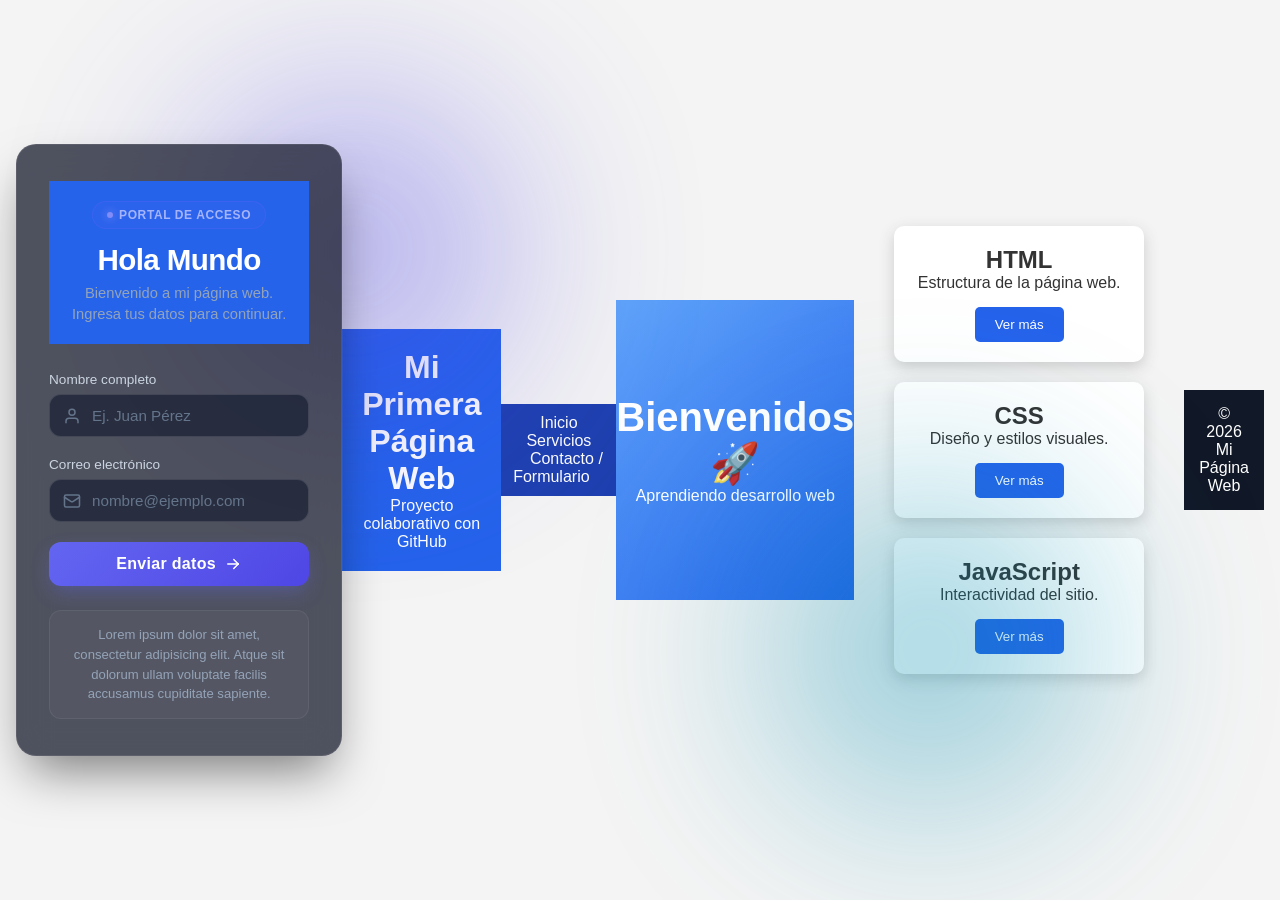
==== commit d7188a0f: "Merge branch 'main' of https://github.com/anthonyepv-ctrl/PRUEBA into pita" ====
--- a/index.html
+++ b/index.html
@@ -4,9 +4,8 @@
 <head>
     <meta charset="UTF-8">
     <meta name="viewport" content="width=device-width, initial-scale=1.0">
-    <<<<<<< HEAD <title>Bienvenido | Formulario de Registro</title>
+    <title>Bienvenido | Formulario de Registro</title>
         <link rel="stylesheet" href="styles.css">
-        =======
         <title>Mi Página Web</title>
 
         <style>
@@ -106,7 +105,7 @@
 </head>
 
 <body>
-    <<<<<<< HEAD <div class="ambient-glow glow-1">
+    <div class="ambient-glow glow-1">
         </div>
         <div class="ambient-glow glow-2"></div>
 
@@ -168,7 +167,6 @@
                 </footer>
             </section>
         </main>
-        =======
 
         <header>
             <h1>Mi Primera Página Web</h1>
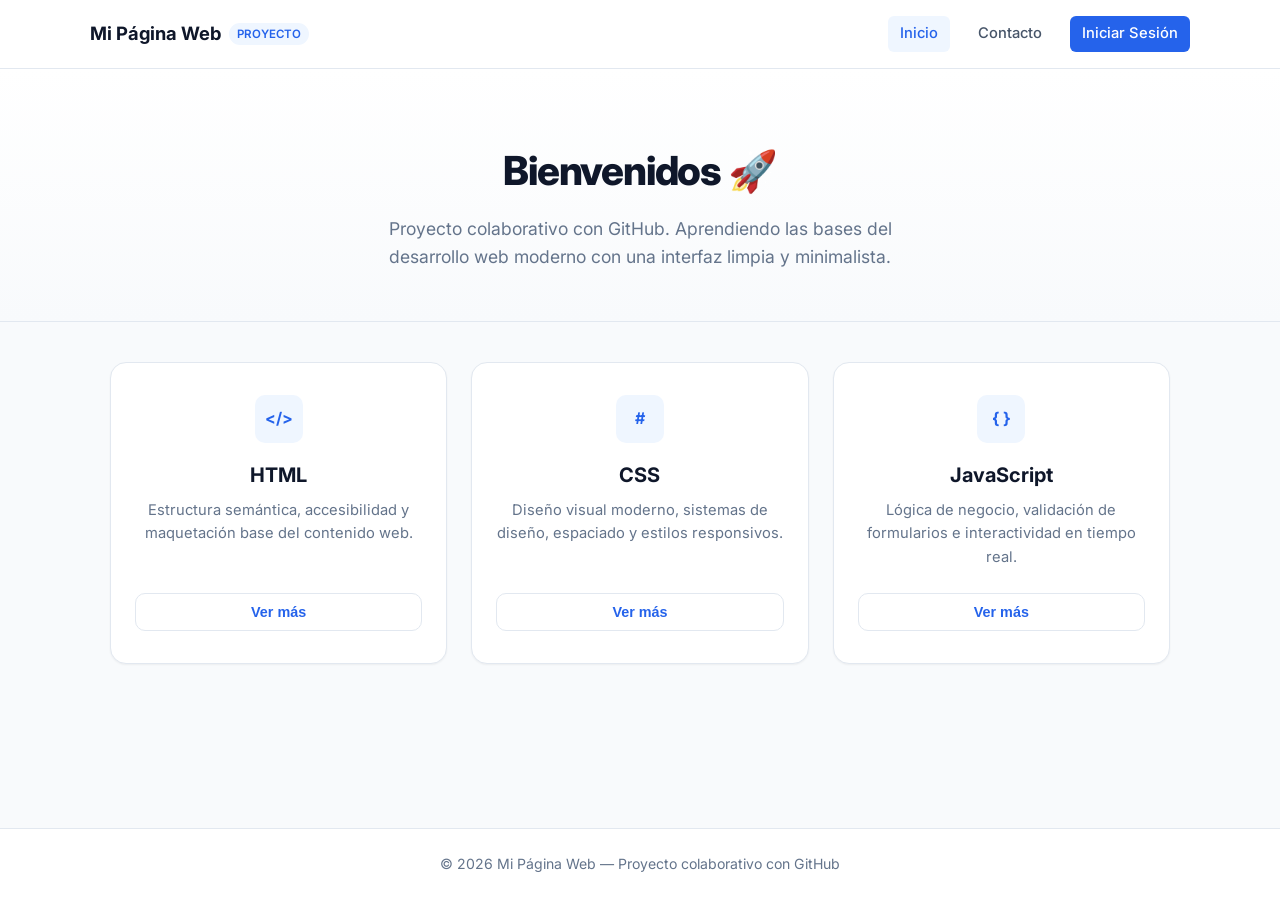
==== commit 2f36be58: "feat: interfaz minimalista con login (admin/1234), contacto y landing limpia" ====
--- a/index.html
+++ b/index.html
@@ -4,225 +4,71 @@
 <head>
     <meta charset="UTF-8">
     <meta name="viewport" content="width=device-width, initial-scale=1.0">
-    <title>Bienvenido | Formulario de Registro</title>
-        <link rel="stylesheet" href="styles.css">
-        <title>Mi Página Web</title>
-
-        <style>
-            * {
-                margin: 0;
-                padding: 0;
-                box-sizing: border-box;
-                font-family: Arial, sans-serif;
-            }
-
-            body {
-                background: #f4f4f4;
-                color: #333;
-            }
-
-            header {
-                background: #2563eb;
-                color: white;
-                padding: 20px;
-                text-align: center;
-            }
-
-            nav {
-                background: #1e40af;
-                padding: 10px;
-                text-align: center;
-            }
-
-            nav a {
-                color: white;
-                text-decoration: none;
-                margin: 15px;
-                font-weight: 500;
-                transition: opacity 0.2s ease;
-            }
-
-            nav a:hover {
-                opacity: 0.8;
-                text-decoration: underline;
-            }
-
-            .hero {
-                height: 300px;
-                display: flex;
-                justify-content: center;
-                align-items: center;
-                text-align: center;
-                background: linear-gradient(135deg,
-                        #60a5fa,
-                        #2563eb);
-                color: white;
-            }
-
-            .hero h1 {
-                font-size: 40px;
-            }
-
-            .contenido {
-                display: flex;
-                justify-content: center;
-                flex-wrap: wrap;
-                gap: 20px;
-                padding: 40px;
-            }
-
-            .card {
-                background: white;
-                width: 250px;
-                padding: 20px;
-                border-radius: 10px;
-                box-shadow: 0 5px 15px #ccc;
-                text-align: center;
-            }
-
-            .card button {
-                margin-top: 15px;
-                padding: 10px 20px;
-                border: none;
-                background: #2563eb;
-                color: white;
-                border-radius: 5px;
-                cursor: pointer;
-                transition: background 0.2s ease;
-            }
-
-            .card button:hover {
-                background: #1e40af;
-            }
-
-            footer {
-                background: #111827;
-                color: white;
-                text-align: center;
-                padding: 15px;
-            }
-        </style>
+    <title>Mi Primera Página Web</title>
+    <link rel="stylesheet" href="styles.css">
 </head>
 
 <body>
-    <div class="ambient-glow glow-1">
+
+    <header class="site-header">
+        <div class="nav-container">
+            <a href="index.html" class="logo-text">
+                Mi Página Web
+                <span class="logo-badge">PROYECTO</span>
+            </a>
+            <nav class="main-nav">
+                <a href="index.html" class="active">Inicio</a>
+                <a href="contacto.html">Contacto</a>
+                <a href="login.html" class="btn-nav">Iniciar Sesión</a>
+            </nav>
         </div>
-        <div class="ambient-glow glow-2"></div>
+    </header>
 
-        <main class="container">
-            <section class="form-card">
-                <header class="card-header">
-                    <span class="badge">
-                        <span class="badge-dot"></span>
-                        Portal de Acceso
-                    </span>
-                    <h1 class="card-title">Hola Mundo</h1>
-                    <p class="card-subtitle">Bienvenido a mi página web. Ingresa tus datos para continuar.</p>
-                </header>
+    <section class="hero-section">
+        <h1>Bienvenidos 🚀</h1>
+        <p>Proyecto colaborativo con GitHub. Aprendiendo las bases del desarrollo web moderno con una interfaz limpia y minimalista.</p>
+    </section>
 
-                <form action="/submit" method="post" id="contactForm">
-                    <div class="form-group">
-                        <label for="nombre" class="form-label">Nombre completo</label>
-                        <div class="input-wrapper">
-                            <svg class="input-icon" xmlns="http://www.w3.org/2000/svg" width="18" height="18"
-                                viewBox="0 0 24 24" fill="none" stroke="currentColor" stroke-width="2"
-                                stroke-linecap="round" stroke-linejoin="round">
-                                <path d="M20 21v-2a4 4 0 0 0-4-4H8a4 4 0 0 0-4 4v2"></path>
-                                <circle cx="12" cy="7" r="4"></circle>
-                            </svg>
-                            <input type="text" id="nombre" name="nombre" class="form-input" placeholder="Ej. Juan Pérez"
-                                required autocomplete="name">
-                        </div>
-                    </div>
+    <main class="main-content">
+        <section class="cards-grid">
+            <article class="feature-card">
+                <div>
+                    <div class="card-icon">&lt;/&gt;</div>
+                    <h2>HTML</h2>
+                    <p>Estructura semántica, accesibilidad y maquetación base del contenido web.</p>
+                </div>
+                <button class="btn-card" onclick="mensaje('HTML')">Ver más</button>
+            </article>
 
-                    <div class="form-group">
-                        <label for="email" class="form-label">Correo electrónico</label>
-                        <div class="input-wrapper">
-                            <svg class="input-icon" xmlns="http://www.w3.org/2000/svg" width="18" height="18"
-                                viewBox="0 0 24 24" fill="none" stroke="currentColor" stroke-width="2"
-                                stroke-linecap="round" stroke-linejoin="round">
-                                <rect width="20" height="16" x="2" y="4" rx="2"></rect>
-                                <path d="m22 7-8.97 5.7a1.94 1.94 0 0 1-2.06 0L2 7"></path>
-                            </svg>
-                            <input type="email" id="email" name="email" class="form-input"
-                                placeholder="nombre@ejemplo.com" required autocomplete="email">
-                        </div>
-                    </div>
+            <article class="feature-card">
+                <div>
+                    <div class="card-icon">#</div>
+                    <h2>CSS</h2>
+                    <p>Diseño visual moderno, sistemas de diseño, espaciado y estilos responsivos.</p>
+                </div>
+                <button class="btn-card" onclick="mensaje('CSS')">Ver más</button>
+            </article>
 
-                    <button type="submit" id="submitBtn" class="btn-submit">
-                        <span>Enviar datos</span>
-                        <svg class="btn-icon" xmlns="http://www.w3.org/2000/svg" width="18" height="18"
-                            viewBox="0 0 24 24" fill="none" stroke="currentColor" stroke-width="2"
-                            stroke-linecap="round" stroke-linejoin="round">
-                            <path d="m5 12 14 0"></path>
-                            <path d="m13 18 6-6"></path>
-                            <path d="m13 6 6 6"></path>
-                        </svg>
-                    </button>
-                </form>
+            <article class="feature-card">
+                <div>
+                    <div class="card-icon">{ }</div>
+                    <h2>JavaScript</h2>
+                    <p>Lógica de negocio, validación de formularios e interactividad en tiempo real.</p>
+                </div>
+                <button class="btn-card" onclick="mensaje('JavaScript')">Ver más</button>
+            </article>
+        </section>
+    </main>
 
-                <footer class="info-box">
-                    <p>Lorem ipsum dolor sit amet, consectetur adipisicing elit. Atque sit dolorum ullam voluptate
-                        facilis accusamus cupiditate sapiente.</p>
-                </footer>
-            </section>
-        </main>
+    <footer class="site-footer">
+        <p>© 2026 Mi Página Web — Proyecto colaborativo con GitHub</p>
+    </footer>
 
-        <header>
-            <h1>Mi Primera Página Web</h1>
-            <p>Proyecto colaborativo con GitHub</p>
-        </header>
-
-        <nav>
-            <a href="index.html">Inicio</a>
-            <a href="#">Servicios</a>
-            <a href="login.html">Contacto / Formulario</a>
-        </nav>
-
-        <section class="hero">
-            <div>
-                <h1>Bienvenidos 🚀</h1>
-                <p>Aprendiendo desarrollo web</p>
-            </div>
-        </section>
-
-        <section class="contenido">
-
-            <div class="card">
-                <h2>HTML</h2>
-                <p>Estructura de la página web.</p>
-                <button onclick="mensaje('HTML')">
-                    Ver más
-                </button>
-            </div>
-
-            <div class="card">
-                <h2>CSS</h2>
-                <p>Diseño y estilos visuales.</p>
-                <button onclick="mensaje('CSS')">
-                    Ver más
-                </button>
-            </div>
-
-            <div class="card">
-                <h2>JavaScript</h2>
-                <p>Interactividad del sitio.</p>
-                <button onclick="mensaje('JavaScript')">
-                    Ver más
-                </button>
-            </div>
-
-        </section>
-
-        <footer>
-            <p>© 2026 Mi Página Web</p>
-        </footer>
-
-        <script>
-            function mensaje(tecnologia) {
-                alert("Seleccionaste: " + tecnologia);
-            }
-        </script>
+    <script>
+        function mensaje(tecnologia) {
+            alert("Has seleccionado la tecnología: " + tecnologia);
+        }
+    </script>
 
 </body>
 
--- a/styles.css
+++ b/styles.css
@@ -1,29 +1,34 @@
-@import url('https://fonts.googleapis.com/css2?family=Outfit:wght@300;400;500;600;700&family=Plus+Jakarta+Sans:wght@400;500;600&display=swap');
+@import url('https://fonts.googleapis.com/css2?family=Inter:wght@300;400;500;600;700&display=swap');
 
 :root {
-    --bg-gradient: radial-gradient(circle at 15% 15%, #1e1e38 0%, #0d0f17 100%);
-    --card-bg: rgba(23, 27, 44, 0.75);
-    --card-border: rgba(255, 255, 255, 0.08);
-    --card-border-glow: rgba(99, 102, 241, 0.3);
-
-    --primary: #6366f1;
-    --primary-hover: #4f46e5;
-    --primary-glow: rgba(99, 102, 241, 0.4);
-
-    --accent: #06b6d4;
-    --text-primary: #f8fafc;
-    --text-secondary: #94a3b8;
+    --bg-page: #f8fafc;
+    --bg-surface: #ffffff;
+    --border-color: #e2e8f0;
+    --border-focus: #3b82f6;
+    
+    --primary: #2563eb;
+    --primary-hover: #1d4ed8;
+    --primary-light: #eff6ff;
+    
+    --text-main: #0f172a;
     --text-muted: #64748b;
-
-    --input-bg: rgba(15, 23, 42, 0.6);
-    --input-border: rgba(255, 255, 255, 0.12);
-    --input-focus: #6366f1;
-
-    --radius-lg: 20px;
-    --radius-md: 12px;
-    --radius-sm: 8px;
-
-    --transition: all 0.25s cubic-bezier(0.4, 0, 0.2, 1);
+    --text-sub: #475569;
+    
+    --danger-bg: #fef2f2;
+    --danger-text: #ef4444;
+    --danger-border: #fecaca;
+    
+    --success-bg: #f0fdf4;
+    --success-text: #16a34a;
+    --success-border: #bbf7d0;
+
+    --radius-sm: 6px;
+    --radius-md: 10px;
+    --radius-lg: 16px;
+    
+    --shadow-sm: 0 1px 2px 0 rgba(0, 0, 0, 0.05);
+    --shadow-md: 0 4px 6px -1px rgba(0, 0, 0, 0.07), 0 2px 4px -2px rgba(0, 0, 0, 0.05);
+    --shadow-lg: 0 10px 15px -3px rgba(0, 0, 0, 0.08), 0 4px 6px -4px rgba(0, 0, 0, 0.04);
 }
 
 * {
@@ -33,270 +38,369 @@
 }
 
 body {
+    font-family: 'Inter', -apple-system, BlinkMacSystemFont, sans-serif;
+    background-color: var(--bg-page);
+    color: var(--text-main);
+    line-height: 1.6;
     min-height: 100vh;
     display: flex;
+    flex-direction: column;
+}
+
+/* ==========================================================================
+   Header & Navbar Minimalista
+   ========================================================================== */
+header.site-header {
+    background: #ffffff;
+    border-bottom: 1px solid var(--border-color);
+    padding: 16px 24px;
+    position: sticky;
+    top: 0;
+    z-index: 50;
+}
+
+.nav-container {
+    max-width: 1100px;
+    margin: 0 auto;
+    display: flex;
+    justify-content: space-between;
+    align-items: center;
+}
+
+.logo-text {
+    font-size: 1.15rem;
+    font-weight: 700;
+    color: var(--text-main);
+    text-decoration: none;
+    display: flex;
+    align-items: center;
+    gap: 8px;
+}
+
+.logo-badge {
+    background: var(--primary-light);
+    color: var(--primary);
+    font-size: 0.72rem;
+    padding: 2px 8px;
+    border-radius: 9999px;
+    font-weight: 600;
+}
+
+nav.main-nav {
+    display: flex;
+    align-items: center;
+    gap: 16px;
+}
+
+nav.main-nav a {
+    color: var(--text-sub);
+    text-decoration: none;
+    font-size: 0.92rem;
+    font-weight: 500;
+    padding: 6px 12px;
+    border-radius: var(--radius-sm);
+    transition: all 0.2s ease;
+}
+
+nav.main-nav a:hover,
+nav.main-nav a.active {
+    color: var(--primary);
+    background-color: var(--primary-light);
+}
+
+nav.main-nav a.btn-nav {
+    background-color: var(--primary);
+    color: #ffffff;
+}
+
+nav.main-nav a.btn-nav:hover {
+    background-color: var(--primary-hover);
+    color: #ffffff;
+}
+
+/* ==========================================================================
+   Hero Section
+   ========================================================================== */
+.hero-section {
+    background: linear-gradient(180deg, #ffffff 0%, var(--bg-page) 100%);
+    padding: 70px 20px 50px;
+    text-align: center;
+    border-bottom: 1px solid var(--border-color);
+}
+
+.hero-section h1 {
+    font-size: 2.5rem;
+    font-weight: 800;
+    letter-spacing: -0.03em;
+    color: var(--text-main);
+    margin-bottom: 12px;
+}
+
+.hero-section p {
+    font-size: 1.1rem;
+    color: var(--text-muted);
+    max-width: 580px;
+    margin: 0 auto;
+}
+
+/* ==========================================================================
+   Contenido & Cards Grid
+   ========================================================================== */
+.main-content {
+    flex: 1;
+    max-width: 1100px;
+    width: 100%;
+    margin: 0 auto;
+    padding: 40px 20px;
+}
+
+.cards-grid {
+    display: grid;
+    grid-template-columns: repeat(auto-fit, minmax(280px, 1fr));
+    gap: 24px;
+}
+
+.feature-card {
+    background: var(--bg-surface);
+    border: 1px solid var(--border-color);
+    border-radius: var(--radius-lg);
+    padding: 32px 24px;
+    text-align: center;
+    box-shadow: var(--shadow-sm);
+    transition: transform 0.2s ease, box-shadow 0.2s ease;
+    display: flex;
+    flex-direction: column;
+    justify-content: space-between;
+}
+
+.feature-card:hover {
+    transform: translateY(-4px);
+    box-shadow: var(--shadow-md);
+    border-color: #cbd5e1;
+}
+
+.card-icon {
+    width: 48px;
+    height: 48px;
+    border-radius: var(--radius-md);
+    background: var(--primary-light);
+    color: var(--primary);
+    display: inline-flex;
     align-items: center;
     justify-content: center;
-    background: #0b0f19;
-    background-image:
-        radial-gradient(at 0% 0%, rgba(99, 102, 241, 0.18) 0px, transparent 50%),
-        radial-gradient(at 100% 100%, rgba(6, 182, 212, 0.15) 0px, transparent 50%),
-        radial-gradient(at 50% 50%, rgba(15, 23, 42, 0.8) 0px, transparent 100%);
-    font-family: 'Plus Jakarta Sans', -apple-system, BlinkMacSystemFont, sans-serif;
-    color: var(--text-primary);
-    padding: 24px 16px;
-    overflow-x: hidden;
-}
-
-/* Background decorative blurs */
-.ambient-glow {
-    position: fixed;
-    width: 320px;
-    height: 320px;
-    border-radius: 50%;
-    filter: blur(100px);
-    z-index: 0;
-    pointer-events: none;
-    opacity: 0.4;
-}
-
-.glow-1 {
-    top: 10%;
-    left: 15%;
-    background: #4f46e5;
-}
-
-.glow-2 {
-    bottom: 10%;
-    right: 15%;
-    background: #0891b2;
-}
-
-/* Main Container */
-.container {
-    position: relative;
-    z-index: 1;
+    font-weight: 700;
+    font-size: 1rem;
+    margin-bottom: 16px;
+}
+
+.feature-card h2 {
+    font-size: 1.25rem;
+    font-weight: 700;
+    margin-bottom: 8px;
+    color: var(--text-main);
+}
+
+.feature-card p {
+    font-size: 0.92rem;
+    color: var(--text-muted);
+    margin-bottom: 24px;
+    flex: 1;
+}
+
+.btn-card {
+    display: inline-block;
     width: 100%;
-    max-width: 460px;
-    animation: fadeIn 0.6s ease-out;
-}
-
-/* Form Card */
-.form-card {
-    background: var(--card-bg);
-    backdrop-filter: blur(16px);
-    -webkit-backdrop-filter: blur(16px);
-    border: 1px solid var(--card-border);
+    padding: 10px 16px;
+    background: #ffffff;
+    color: var(--primary);
+    border: 1px solid var(--border-color);
+    border-radius: var(--radius-md);
+    font-size: 0.9rem;
+    font-weight: 600;
+    cursor: pointer;
+    transition: all 0.2s ease;
+}
+
+.btn-card:hover {
+    background: var(--primary);
+    color: #ffffff;
+    border-color: var(--primary);
+}
+
+/* ==========================================================================
+   Form Card (Login & Contacto)
+   ========================================================================== */
+.form-center-wrapper {
+    flex: 1;
+    display: flex;
+    align-items: center;
+    justify-content: center;
+    padding: 40px 16px;
+}
+
+.form-box {
+    background: var(--bg-surface);
+    border: 1px solid var(--border-color);
     border-radius: var(--radius-lg);
+    box-shadow: var(--shadow-lg);
+    width: 100%;
+    max-width: 420px;
     padding: 36px 32px;
-    box-shadow: 0 25px 50px -12px rgba(0, 0, 0, 0.5),
-        0 0 0 1px rgba(255, 255, 255, 0.05);
-    transition: var(--transition);
-}
-
-.form-card:hover {
-    border-color: var(--card-border-glow);
-    box-shadow: 0 30px 60px -12px rgba(0, 0, 0, 0.6),
-        0 0 25px -5px rgba(99, 102, 241, 0.2);
-}
-
-/* Header section */
-.card-header {
+}
+
+.form-header {
     text-align: center;
-    margin-bottom: 28px;
-}
-
-.badge {
-    display: inline-flex;
-    align-items: center;
-    gap: 6px;
-    padding: 6px 14px;
-    background: rgba(99, 102, 241, 0.12);
-    border: 1px solid rgba(99, 102, 241, 0.25);
-    border-radius: 9999px;
-    font-size: 0.75rem;
-    font-weight: 600;
-    letter-spacing: 0.05em;
-    text-transform: uppercase;
-    color: #a5b4fc;
-    margin-bottom: 14px;
-}
-
-.badge-dot {
-    width: 6px;
-    height: 6px;
-    border-radius: 50%;
-    background: #818cf8;
-    box-shadow: 0 0 8px #818cf8;
-    animation: pulse 2s infinite;
-}
-
-.card-title {
-    font-family: 'Outfit', sans-serif;
-    font-size: 1.85rem;
+    margin-bottom: 26px;
+}
+
+.form-header h1 {
+    font-size: 1.6rem;
     font-weight: 700;
-    color: #ffffff;
+    color: var(--text-main);
     letter-spacing: -0.02em;
     margin-bottom: 6px;
 }
 
-.card-subtitle {
+.form-header p {
+    font-size: 0.9rem;
+    color: var(--text-muted);
+}
+
+.form-group {
+    margin-bottom: 18px;
+}
+
+.form-label {
+    display: block;
+    font-size: 0.85rem;
+    font-weight: 600;
+    color: var(--text-sub);
+    margin-bottom: 6px;
+}
+
+.form-input,
+.form-textarea {
+    width: 100%;
+    padding: 10px 14px;
+    font-family: inherit;
     font-size: 0.92rem;
-    color: var(--text-secondary);
-    font-weight: 400;
-    line-height: 1.4;
-}
-
-/* Form Groups */
-.form-group {
-    margin-bottom: 20px;
-    display: flex;
-    flex-direction: column;
-    gap: 7px;
-}
-
-.form-label {
-    font-size: 0.85rem;
-    font-weight: 500;
-    color: #cbd5e1;
-    display: flex;
-    align-items: center;
-    justify-content: space-between;
-}
-
-.input-wrapper {
-    position: relative;
-    display: flex;
-    align-items: center;
-}
-
-.input-icon {
-    position: absolute;
-    left: 14px;
-    color: var(--text-muted);
-    font-size: 1.1rem;
-    pointer-events: none;
-    transition: var(--transition);
-}
-
-.form-input {
+    color: var(--text-main);
+    background: #ffffff;
+    border: 1px solid var(--border-color);
+    border-radius: var(--radius-md);
+    outline: none;
+    transition: border-color 0.2s, box-shadow 0.2s;
+}
+
+.form-textarea {
+    resize: vertical;
+    min-height: 90px;
+}
+
+.form-input:focus,
+.form-textarea:focus {
+    border-color: var(--border-focus);
+    box-shadow: 0 0 0 3px rgba(59, 130, 246, 0.15);
+}
+
+.btn-primary {
     width: 100%;
-    padding: 12px 14px 12px 42px;
+    padding: 12px;
+    background: var(--primary);
+    color: #ffffff;
+    border: none;
+    border-radius: var(--radius-md);
     font-family: inherit;
     font-size: 0.95rem;
-    color: var(--text-primary);
-    background: var(--input-bg);
-    border: 1px solid var(--input-border);
-    border-radius: var(--radius-md);
-    outline: none;
-    transition: var(--transition);
-}
-
-.form-input::placeholder {
-    color: var(--text-muted);
-}
-
-.form-input:focus {
-    border-color: var(--input-focus);
-    background: rgba(15, 23, 42, 0.85);
-    box-shadow: 0 0 0 4px rgba(99, 102, 241, 0.18);
-}
-
-.form-input:focus+.input-icon,
-.input-wrapper:focus-within .input-icon {
-    color: var(--primary);
-}
-
-/* Button */
-.btn-submit {
-    position: relative;
-    width: 100%;
-    padding: 13px 20px;
-    margin-top: 10px;
-    font-family: 'Outfit', sans-serif;
-    font-size: 1rem;
     font-weight: 600;
-    letter-spacing: 0.02em;
-    color: #ffffff;
-    background: linear-gradient(135deg, #6366f1 0%, #4f46e5 50%, #06b6d4 100%);
-    background-size: 200% 200%;
-    border: none;
-    border-radius: var(--radius-md);
     cursor: pointer;
-    box-shadow: 0 8px 20px -4px var(--primary-glow);
-    transition: var(--transition);
+    box-shadow: var(--shadow-sm);
+    transition: background-color 0.2s ease, transform 0.1s ease;
     display: flex;
     align-items: center;
     justify-content: center;
     gap: 8px;
-    overflow: hidden;
-}
-
-.btn-submit:hover {
-    background-position: right center;
-    box-shadow: 0 12px 25px -4px rgba(99, 102, 241, 0.6);
-    transform: translateY(-2px);
-}
-
-.btn-submit:active {
-    transform: translateY(0);
-}
-
-.btn-icon {
-    transition: transform 0.25s ease;
-}
-
-.btn-submit:hover .btn-icon {
-    transform: translateX(3px);
-}
-
-/* Info Section / Footer */
-.info-box {
-    margin-top: 24px;
-    padding: 14px 16px;
-    background: rgba(255, 255, 255, 0.03);
-    border: 1px solid rgba(255, 255, 255, 0.06);
+}
+
+.btn-primary:hover {
+    background-color: var(--primary-hover);
+}
+
+.btn-primary:active {
+    transform: scale(0.99);
+}
+
+.back-link {
+    display: inline-flex;
+    align-items: center;
+    gap: 6px;
+    color: var(--text-muted);
+    font-size: 0.85rem;
+    text-decoration: none;
+    margin-bottom: 20px;
+    font-weight: 500;
+    transition: color 0.2s;
+}
+
+.back-link:hover {
+    color: var(--primary);
+}
+
+.alert-box {
+    display: none;
+    padding: 12px 14px;
     border-radius: var(--radius-md);
+    font-size: 0.88rem;
+    margin-bottom: 18px;
+    align-items: center;
+    gap: 8px;
+}
+
+.alert-danger {
+    background: var(--danger-bg);
+    color: var(--danger-text);
+    border: 1px solid var(--danger-border);
+}
+
+.alert-success {
+    background: var(--success-bg);
+    color: var(--success-text);
+    border: 1px solid var(--success-border);
+}
+
+.hint-box {
+    margin-top: 20px;
+    padding: 10px 14px;
+    background: var(--bg-page);
+    border: 1px solid var(--border-color);
+    border-radius: var(--radius-sm);
     font-size: 0.82rem;
-    line-height: 1.5;
-    color: var(--text-secondary);
+    color: var(--text-muted);
     text-align: center;
 }
 
-/* Animations */
-@keyframes fadeIn {
-    from {
-        opacity: 0;
-        transform: translateY(16px);
+.hint-box strong {
+    color: var(--text-main);
+}
+
+/* ==========================================================================
+   Footer
+   ========================================================================== */
+footer.site-footer {
+    background: #ffffff;
+    border-top: 1px solid var(--border-color);
+    padding: 24px 20px;
+    text-align: center;
+    color: var(--text-muted);
+    font-size: 0.88rem;
+    margin-top: auto;
+}
+
+@media (max-width: 640px) {
+    .hero-section h1 {
+        font-size: 1.85rem;
     }
-
-    to {
-        opacity: 1;
-        transform: translateY(0);
-    }
-}
-
-@keyframes pulse {
-
-    0%,
-    100% {
-        opacity: 1;
-        transform: scale(1);
-    }
-
-    50% {
-        opacity: 0.5;
-        transform: scale(0.85);
-    }
-}
-
-/* Responsive adjustments */
-@media (max-width: 480px) {
-    .form-card {
-        padding: 26px 20px;
-    }
-
-    .card-title {
-        font-size: 1.55rem;
+    .form-box {
+        padding: 24px 20px;
     }
 }
